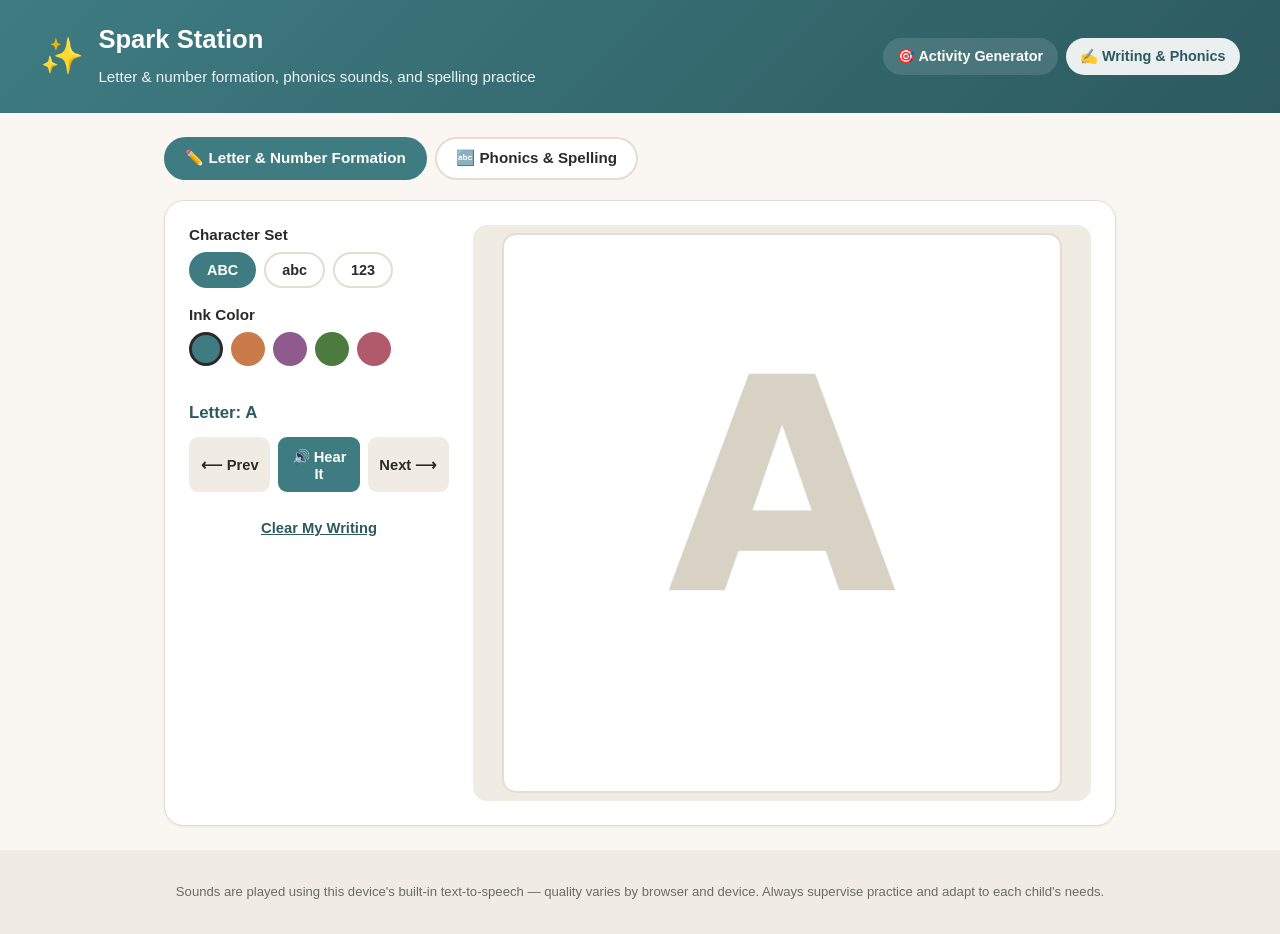
==== writing.html @ 613f2e15 "Add Writing & Phonics page: letter/number tracing and spelling practice New writing.html page with t" ====
<!DOCTYPE html>
<html lang="en">
<head>
  <meta charset="UTF-8" />
  <meta name="viewport" content="width=device-width, initial-scale=1.0" />
  <title>Spark Station — Writing &amp; Phonics</title>
  <meta name="description" content="Letter and number formation tracing, plus phonics sound-out and spelling practice for early learners." />
  <link rel="stylesheet" href="css/styles.css" />
</head>
<body class="writing-page">

  <header class="site-header">
    <div class="header-inner">
      <div class="brand">
        <span class="brand-emoji" aria-hidden="true">✨</span>
        <div>
          <h1>Spark Station</h1>
          <p class="tagline">Letter &amp; number formation, phonics sounds, and spelling practice</p>
        </div>
      </div>
      <nav class="site-nav" aria-label="Site sections">
        <a href="index.html" class="nav-link">🎯 Activity Generator</a>
        <a href="writing.html" class="nav-link active">✍️ Writing &amp; Phonics</a>
      </nav>
    </div>
  </header>

  <main class="writing-main">

    <p id="speech-notice" class="speech-notice" hidden>
      🔈 This browser doesn't support spoken sounds — tracing and spelling still work, just without audio.
    </p>

    <div class="mode-tabs" role="tablist" aria-label="Writing practice mode">
      <button type="button" class="mode-tab active" data-tab="trace" role="tab">✏️ Letter &amp; Number Formation</button>
      <button type="button" class="mode-tab" data-tab="phonics" role="tab">🔤 Phonics &amp; Spelling</button>
    </div>

    <section id="panel-trace" class="mode-panel" role="tabpanel">
      <div class="trace-layout">
        <div class="trace-controls">
          <div class="control-group">
            <h2 class="control-label">Character Set</h2>
            <div class="toggle-group">
              <button type="button" id="trace-set-upper" class="toggle-btn trace-set-btn active">ABC</button>
              <button type="button" id="trace-set-lower" class="toggle-btn trace-set-btn">abc</button>
              <button type="button" id="trace-set-numbers" class="toggle-btn trace-set-btn">123</button>
            </div>
          </div>

          <div class="control-group">
            <h2 class="control-label">Ink Color</h2>
            <div class="color-swatches">
              <button type="button" class="color-swatch active" data-color="#3E7C82" style="--sw-color:#3E7C82" aria-label="Teal"></button>
              <button type="button" class="color-swatch" data-color="#C97B4A" style="--sw-color:#C97B4A" aria-label="Orange"></button>
              <button type="button" class="color-swatch" data-color="#8E5B8C" style="--sw-color:#8E5B8C" aria-label="Purple"></button>
              <button type="button" class="color-swatch" data-color="#4C7A3F" style="--sw-color:#4C7A3F" aria-label="Green"></button>
              <button type="button" class="color-swatch" data-color="#B05A6B" style="--sw-color:#B05A6B" aria-label="Pink"></button>
            </div>
          </div>

          <p id="trace-current-label" class="trace-current-label">Letter: A</p>

          <div class="trace-action-row">
            <button type="button" id="trace-prev" class="btn btn-secondary">⟵ Prev</button>
            <button type="button" id="trace-hear" class="btn btn-primary">🔊 Hear It</button>
            <button type="button" id="trace-next" class="btn btn-secondary">Next ⟶</button>
          </div>
          <button type="button" id="trace-clear" class="btn btn-text-wide">Clear My Writing</button>
        </div>

        <div class="trace-canvas-wrap">
          <canvas id="trace-canvas" width="600" height="600"></canvas>
        </div>
      </div>
    </section>

    <section id="panel-phonics" class="mode-panel" role="tabpanel" hidden>
      <div class="phonics-layout">
        <div class="control-group">
          <h2 class="control-label">Age Band</h2>
          <div id="phonics-age-toggle" class="toggle-group">
            <button type="button" class="toggle-btn active" data-age="3-5">3–5 yrs</button>
            <button type="button" class="toggle-btn" data-age="5-7">5–7 yrs</button>
            <button type="button" class="toggle-btn" data-age="7-9">7–9 yrs</button>
          </div>
        </div>

        <div class="phonics-word-actions">
          <button type="button" id="phonics-hear-word" class="btn btn-secondary">🔊 Hear Word</button>
          <button type="button" id="phonics-sound-out" class="btn btn-primary">🗣️ Sound It Out</button>
          <button type="button" id="phonics-new-word" class="btn btn-secondary">🔁 New Word</button>
        </div>

        <div id="phonics-blanks" class="phonics-blanks"></div>

        <p id="phonics-celebrate" class="phonics-celebrate" hidden>🎉 Great spelling!</p>

        <div id="phonics-tiles" class="phonics-tiles"></div>

        <button type="button" id="phonics-write-btn" class="btn btn-text-wide">✏️ Practice Writing This Word</button>
      </div>
    </section>
  </main>

  <footer class="site-footer">
    <p>Sounds are played using this device's built-in text-to-speech — quality varies by browser and device. Always supervise practice and adapt to each child's needs.</p>
  </footer>

  <script src="js/writing-data.js"></script>
  <script src="js/writing.js"></script>
</body>
</html>
---- css/styles.css ----
/* Spark Station — calm, high-contrast, low-motion styling suited to
   classrooms working with sensory-sensitive and ADHD kids (the teacher
   using this app, not the kids, but the palette stays gentle regardless). */

:root {
  --bg: #FAF7F2;
  --surface: #FFFFFF;
  --surface-alt: #F1ECE3;
  --ink: #2B2A28;
  --muted: #6B6A67;
  --border: #E4DDD0;
  --primary: #3E7C82;
  --primary-dark: #2C5A5F;
  --primary-contrast: #FFFFFF;
  --accent: #E8A33D;
  --danger: #B0504A;
  --radius-lg: 20px;
  --radius-md: 14px;
  --radius-sm: 9px;
  --shadow-sm: 0 1px 3px rgba(43, 42, 40, 0.08);
  --shadow-md: 0 6px 20px rgba(43, 42, 40, 0.10);
  --font: -apple-system, BlinkMacSystemFont, "Segoe UI", Roboto, Helvetica, Arial, sans-serif;
}

* { box-sizing: border-box; }

html, body {
  margin: 0;
  padding: 0;
}

body {
  font-family: var(--font);
  background: var(--bg);
  color: var(--ink);
  line-height: 1.5;
  display: grid;
  grid-template-columns: 1fr 340px;
  grid-template-areas:
    "header header"
    "main aside"
    "footer footer";
  min-height: 100vh;
}

@media (max-width: 900px) {
  body {
    grid-template-columns: 1fr;
    grid-template-areas:
      "header"
      "main"
      "aside"
      "footer";
  }
}

h1, h2, h3, h4 { margin: 0 0 0.4em; line-height: 1.25; }

/* ---------- Header ---------- */
.site-header {
  grid-area: header;
  background: linear-gradient(135deg, var(--primary), var(--primary-dark));
  color: var(--primary-contrast);
  padding: 1.5rem 1.5rem;
}

.header-inner {
  max-width: 1200px;
  margin: 0 auto;
  display: flex;
  align-items: center;
  justify-content: space-between;
  flex-wrap: wrap;
  gap: 1rem;
}

.site-nav { display: flex; gap: 0.5rem; flex-wrap: wrap; }
.nav-link {
  color: var(--primary-contrast);
  text-decoration: none;
  font-weight: 600;
  font-size: 0.9rem;
  padding: 0.5rem 0.9rem;
  border-radius: 999px;
  background: rgba(255, 255, 255, 0.12);
  transition: background 0.15s ease;
  white-space: nowrap;
}
.nav-link:hover { background: rgba(255, 255, 255, 0.22); }
.nav-link.active { background: rgba(255, 255, 255, 0.9); color: var(--primary-dark); }

.brand { display: flex; align-items: center; gap: 0.9rem; }
.brand-emoji { font-size: 2.2rem; }
.brand h1 { font-size: 1.6rem; }
.tagline { margin: 0.15rem 0 0; opacity: 0.92; font-size: 0.95rem; }

/* ---------- Main layout ---------- */
.app-main {
  grid-area: main;
  padding: 1.5rem;
  max-width: 1200px;
}

.controls-panel {
  background: var(--surface);
  border: 1px solid var(--border);
  border-radius: var(--radius-lg);
  padding: 1.25rem 1.5rem 1.5rem;
  box-shadow: var(--shadow-sm);
  margin-bottom: 1.5rem;
}

.control-group { margin-bottom: 1.1rem; }
.control-group:last-of-type { margin-bottom: 1.4rem; }

.control-label {
  font-size: 0.95rem;
  font-weight: 700;
  color: var(--ink);
  margin-bottom: 0.5rem;
  display: block;
}
.control-sublabel { font-weight: 400; color: var(--muted); font-size: 0.85rem; }

.control-row {
  display: flex;
  flex-wrap: wrap;
  gap: 1.5rem;
  align-items: center;
}

.toggle-group, .chip-group {
  display: flex;
  flex-wrap: wrap;
  gap: 0.5rem;
}

.toggle-btn {
  border: 2px solid var(--border);
  background: var(--surface);
  color: var(--ink);
  padding: 0.5rem 1rem;
  border-radius: 999px;
  font-size: 0.9rem;
  font-weight: 600;
  cursor: pointer;
  transition: background 0.15s ease, border-color 0.15s ease, color 0.15s ease, transform 0.1s ease;
}
.toggle-btn:hover { border-color: var(--primary); transform: translateY(-1px); }
.toggle-btn.active {
  background: var(--primary);
  border-color: var(--primary);
  color: var(--primary-contrast);
}

.chip {
  border: 2px solid var(--chip-color, var(--border));
  background: var(--surface);
  color: var(--ink);
  padding: 0.45rem 0.9rem;
  border-radius: 999px;
  font-size: 0.88rem;
  font-weight: 600;
  cursor: pointer;
  display: inline-flex;
  align-items: center;
  gap: 0.35rem;
  transition: background 0.15s ease, color 0.15s ease, transform 0.1s ease;
}
.chip:hover { transform: translateY(-1px); }
.chip.active {
  background: var(--chip-color, var(--primary));
  color: #fff;
}
.chip-benefit { --chip-color: var(--accent); }
.chip-emoji { font-size: 1rem; }

.select-input {
  border: 2px solid var(--border);
  border-radius: var(--radius-sm);
  padding: 0.5rem 0.75rem;
  font-size: 0.92rem;
  font-family: inherit;
  color: var(--ink);
  background: var(--surface);
}

.checkbox-label {
  display: inline-flex;
  align-items: center;
  gap: 0.5rem;
  font-size: 0.92rem;
  font-weight: 600;
  cursor: pointer;
}
.checkbox-label input { width: 18px; height: 18px; accent-color: var(--primary); cursor: pointer; }

.btn {
  border: none;
  border-radius: var(--radius-sm);
  padding: 0.65rem 1.1rem;
  font-size: 0.92rem;
  font-weight: 700;
  font-family: inherit;
  cursor: pointer;
  transition: background 0.15s ease, transform 0.1s ease, box-shadow 0.15s ease;
}
.btn:disabled { opacity: 0.45; cursor: not-allowed; }

.btn-generate {
  background: var(--accent);
  color: #3A2A0E;
  font-size: 1.05rem;
  padding: 0.85rem 1.5rem;
  border-radius: 999px;
  box-shadow: var(--shadow-sm);
  width: 100%;
}
.btn-generate:hover { transform: translateY(-1px); box-shadow: var(--shadow-md); }

.btn-primary { background: var(--primary); color: #fff; }
.btn-primary:hover { background: var(--primary-dark); }

.btn-secondary { background: var(--surface-alt); color: var(--ink); }
.btn-secondary:hover { background: var(--border); }

.btn-added { background: #E4F1E0; color: #2F5A28; }

.btn-text { background: transparent; color: var(--danger); font-weight: 600; }
.btn-text:hover { text-decoration: underline; }

/* ---------- Results ---------- */
.results-grid {
  display: grid;
  grid-template-columns: repeat(auto-fill, minmax(270px, 1fr));
  gap: 1.1rem;
}

.empty-state {
  background: var(--surface);
  border: 1px dashed var(--border);
  border-radius: var(--radius-md);
  padding: 2rem;
  text-align: center;
  color: var(--muted);
}

.activity-card {
  background: var(--surface);
  border: 1px solid var(--border);
  border-top: 5px solid var(--card-color, var(--primary));
  border-radius: var(--radius-md);
  padding: 1.1rem 1.2rem 1.3rem;
  box-shadow: var(--shadow-sm);
  display: flex;
  flex-direction: column;
  transition: box-shadow 0.15s ease, transform 0.15s ease;
}
.activity-card:hover { box-shadow: var(--shadow-md); transform: translateY(-2px); }

.card-top {
  display: flex;
  align-items: center;
  justify-content: space-between;
  margin-bottom: 0.5rem;
}

.card-category {
  font-size: 0.82rem;
  font-weight: 700;
  color: var(--card-color, var(--primary));
  text-transform: uppercase;
  letter-spacing: 0.02em;
}

.icon-btn {
  border: none;
  background: var(--surface-alt);
  color: var(--ink);
  width: 32px;
  height: 32px;
  border-radius: 999px;
  cursor: pointer;
  font-size: 1rem;
  display: inline-flex;
  align-items: center;
  justify-content: center;
  transition: background 0.15s ease, transform 0.2s ease;
}
.icon-btn:hover { background: var(--border); }
.refresh-btn:active { transform: rotate(180deg); }

.card-title { font-size: 1.15rem; margin-bottom: 0.55rem; }

.card-badges { display: flex; flex-wrap: wrap; gap: 0.4rem; margin-bottom: 0.6rem; }
.badge {
  background: var(--surface-alt);
  color: var(--ink);
  font-size: 0.78rem;
  font-weight: 600;
  padding: 0.25rem 0.6rem;
  border-radius: 999px;
}
.badge-dex { background: #E4F1E0; color: #2F5A28; }

.card-benefits-label {
  font-size: 0.76rem;
  font-weight: 700;
  text-transform: uppercase;
  letter-spacing: 0.03em;
  color: var(--muted);
  margin: 0.3rem 0 0.3rem;
}
.card-benefits { display: flex; flex-wrap: wrap; gap: 0.35rem; margin-bottom: 0.7rem; }
.pill {
  background: #FDF3E3;
  color: #8A5A12;
  border: 1px solid #F1D9A8;
  font-size: 0.76rem;
  font-weight: 600;
  padding: 0.2rem 0.55rem;
  border-radius: 999px;
  cursor: default;
}

.card-materials {
  font-size: 0.85rem;
  color: var(--muted);
  margin: 0 0 0.9rem;
  flex-grow: 1;
}

.card-actions { display: flex; gap: 0.5rem; flex-wrap: wrap; }
.card-actions .btn { flex: 1; min-width: 120px; }

/* ---------- Plan drawer ---------- */
.plan-drawer {
  grid-area: aside;
  background: var(--surface);
  border-left: 1px solid var(--border);
  padding: 1.5rem 1.25rem;
  position: sticky;
  top: 0;
  align-self: start;
  height: 100vh;
  overflow-y: auto;
}

@media (max-width: 900px) {
  .plan-drawer { border-left: none; border-top: 1px solid var(--border); position: static; height: auto; }
}

.plan-header { display: flex; align-items: center; gap: 0.5rem; margin-bottom: 1rem; }
.plan-count-badge {
  background: var(--primary);
  color: #fff;
  font-size: 0.8rem;
  font-weight: 700;
  padding: 0.1rem 0.55rem;
  border-radius: 999px;
}

.plan-list { list-style: none; margin: 0 0 1.2rem; padding: 0; display: flex; flex-direction: column; gap: 0.5rem; }
.plan-empty { color: var(--muted); font-size: 0.88rem; }

.plan-item {
  display: flex;
  align-items: center;
  gap: 0.5rem;
  background: var(--surface-alt);
  border-radius: var(--radius-sm);
  padding: 0.55rem 0.7rem;
  font-size: 0.88rem;
}
.plan-item-emoji { flex-shrink: 0; }
.plan-item-title { flex-grow: 1; font-weight: 600; }
.plan-item-benefits { flex-shrink: 0; font-size: 0.85rem; }
.plan-item-duration { flex-shrink: 0; color: var(--muted); font-size: 0.8rem; }
.plan-remove-btn { width: 24px; height: 24px; font-size: 0.8rem; flex-shrink: 0; }

.plan-actions { display: flex; flex-direction: column; gap: 0.5rem; }

/* ---------- Footer ---------- */
.site-footer {
  grid-area: footer;
  background: var(--surface-alt);
  color: var(--muted);
  font-size: 0.82rem;
  padding: 1.2rem 1.5rem;
  text-align: center;
}

/* ---------- Modal ---------- */
.modal-backdrop {
  position: fixed;
  inset: 0;
  background: rgba(43, 42, 40, 0.55);
  display: flex;
  align-items: center;
  justify-content: center;
  padding: 1.5rem;
  z-index: 100;
}
.modal-backdrop[hidden] { display: none; }

.modal {
  background: var(--surface);
  border-radius: var(--radius-lg);
  max-width: 620px;
  width: 100%;
  max-height: 88vh;
  overflow-y: auto;
  padding: 1.75rem 2rem 2rem;
  position: relative;
  box-shadow: 0 20px 60px rgba(0,0,0,0.25);
}

.modal-close {
  position: absolute;
  top: 1rem;
  right: 1rem;
  border: none;
  background: var(--surface-alt);
  width: 34px;
  height: 34px;
  border-radius: 999px;
  font-size: 1rem;
  cursor: pointer;
}
.modal-close:hover { background: var(--border); }

.modal-category {
  display: inline-block;
  font-weight: 700;
  font-size: 0.85rem;
  color: var(--card-color, var(--primary));
  text-transform: uppercase;
  letter-spacing: 0.02em;
  margin-bottom: 0.4rem;
}

.modal-body h2 { font-size: 1.5rem; margin-bottom: 0.7rem; }
.modal-body h4 { margin-top: 1.4rem; margin-bottom: 0.4rem; font-size: 1rem; color: var(--primary-dark); }
.modal-body ul, .modal-body ol { margin: 0; padding-left: 1.3rem; }
.modal-body li { margin-bottom: 0.35rem; }
.modal-body p { margin: 0.3rem 0; }

.safety-list li { color: #7A3A34; }
.tips-list li { color: var(--primary-dark); }
.benefits-list li { color: #8A5A12; }

.modal-actions { margin-top: 1.6rem; }
.modal-actions .btn { width: 100%; }

body.modal-open { overflow: hidden; }

/* ---------- Reduced motion ---------- */
@media (prefers-reduced-motion: reduce) {
  * { transition: none !important; animation: none !important; }
}

/* ---------- Print (Weekly Plan) ---------- */
@media print {
  .site-header, .app-main, .site-footer, .plan-actions, .plan-remove-btn, #modal-backdrop {
    display: none !important;
  }
  body { display: block; background: #fff; }
  .plan-drawer {
    display: block;
    border: none;
    padding: 0;
    height: auto;
    position: static;
  }
  .plan-header h2::before { content: "Weekly Activity Plan — "; }
  .plan-item { break-inside: avoid; border: 1px solid #ccc; background: #fff; }
}

/* ==================== Writing & Phonics page ==================== */

.writing-page { display: block; }

.writing-main {
  max-width: 1000px;
  margin: 0 auto;
  padding: 1.5rem;
}

.speech-notice {
  background: #FDF3E3;
  border: 1px solid #F1D9A8;
  color: #8A5A12;
  border-radius: var(--radius-sm);
  padding: 0.75rem 1rem;
  font-size: 0.88rem;
  margin: 0 0 1rem;
}

.mode-tabs {
  display: flex;
  gap: 0.5rem;
  margin-bottom: 1.25rem;
  flex-wrap: wrap;
}

.mode-tab {
  border: 2px solid var(--border);
  background: var(--surface);
  color: var(--ink);
  padding: 0.65rem 1.2rem;
  border-radius: 999px;
  font-size: 0.95rem;
  font-weight: 700;
  cursor: pointer;
  transition: background 0.15s ease, border-color 0.15s ease, color 0.15s ease;
}
.mode-tab.active { background: var(--primary); border-color: var(--primary); color: #fff; }

.mode-panel[hidden] { display: none; }

.btn-text-wide {
  background: transparent;
  color: var(--primary-dark);
  font-weight: 600;
  text-decoration: underline;
  padding: 0.5rem;
  width: 100%;
  text-align: center;
  margin-top: 0.75rem;
}
.btn-text-wide:hover { color: var(--danger); }

/* ---- Tracing ---- */

.trace-layout {
  background: var(--surface);
  border: 1px solid var(--border);
  border-radius: var(--radius-lg);
  padding: 1.5rem;
  box-shadow: var(--shadow-sm);
  display: grid;
  grid-template-columns: 260px 1fr;
  gap: 1.5rem;
  align-items: start;
}

@media (max-width: 750px) {
  .trace-layout { grid-template-columns: 1fr; }
}

.trace-controls { display: flex; flex-direction: column; }

.color-swatches { display: flex; gap: 0.5rem; flex-wrap: wrap; }
.color-swatch {
  width: 34px;
  height: 34px;
  border-radius: 999px;
  border: 3px solid transparent;
  background: var(--sw-color);
  cursor: pointer;
  padding: 0;
}
.color-swatch.active { border-color: var(--ink); }

.trace-current-label {
  font-size: 1.05rem;
  font-weight: 700;
  color: var(--primary-dark);
  margin: 1rem 0 0.75rem;
}

.trace-action-row {
  display: flex;
  gap: 0.5rem;
  margin-bottom: 0.5rem;
}
.trace-action-row .btn { flex: 1; padding-left: 0.5rem; padding-right: 0.5rem; }

.trace-canvas-wrap {
  display: flex;
  justify-content: center;
  align-items: center;
  background: var(--surface-alt);
  border-radius: var(--radius-md);
  padding: 0.5rem;
}

#trace-canvas {
  width: 100%;
  max-width: 560px;
  aspect-ratio: 1 / 1;
  background: #fff;
  border-radius: var(--radius-md);
  border: 2px solid var(--border);
  cursor: crosshair;
  touch-action: none;
}

/* ---- Phonics & Spelling ---- */

.phonics-layout {
  background: var(--surface);
  border: 1px solid var(--border);
  border-radius: var(--radius-lg);
  padding: 1.5rem;
  box-shadow: var(--shadow-sm);
}

.phonics-word-actions {
  display: flex;
  gap: 0.5rem;
  flex-wrap: wrap;
  margin: 1rem 0 1.5rem;
}
.phonics-word-actions .btn { flex: 1; min-width: 140px; }

.phonics-blanks {
  display: flex;
  justify-content: center;
  gap: 0.6rem;
  flex-wrap: wrap;
  margin-bottom: 1.5rem;
}

.phonics-blank {
  width: 56px;
  height: 64px;
  border-bottom: 4px solid var(--primary);
  background: var(--surface-alt);
  border-radius: var(--radius-sm) var(--radius-sm) 4px 4px;
  display: flex;
  align-items: center;
  justify-content: center;
  font-size: 2rem;
  font-weight: 800;
  color: var(--primary-dark);
}
.phonics-blank.filled { background: #E4F1E0; border-color: #4C7A3F; }

.phonics-celebrate {
  text-align: center;
  font-size: 1.3rem;
  font-weight: 700;
  color: #2F5A28;
  margin-bottom: 1.25rem;
}

.phonics-tiles {
  display: flex;
  justify-content: center;
  gap: 0.6rem;
  flex-wrap: wrap;
}

.phonics-tile {
  width: 56px;
  height: 56px;
  border-radius: var(--radius-sm);
  border: 2px solid var(--accent);
  background: #FDF3E3;
  color: #8A5A12;
  font-size: 1.6rem;
  font-weight: 800;
  cursor: pointer;
  transition: transform 0.1s ease, background 0.15s ease;
}
.phonics-tile:hover:not(:disabled) { transform: translateY(-2px); }
.phonics-tile:disabled,
.phonics-tile.used {
  opacity: 0;
  pointer-events: none;
}
.phonics-tile.shake {
  animation: tile-shake 0.4s ease;
  background: #FBE4E1;
  border-color: var(--danger);
}

@keyframes tile-shake {
  0%, 100% { transform: translateX(0); }
  25% { transform: translateX(-6px); }
  75% { transform: translateX(6px); }
}

@media (prefers-reduced-motion: reduce) {
  .phonics-tile.shake { animation: none; }
}
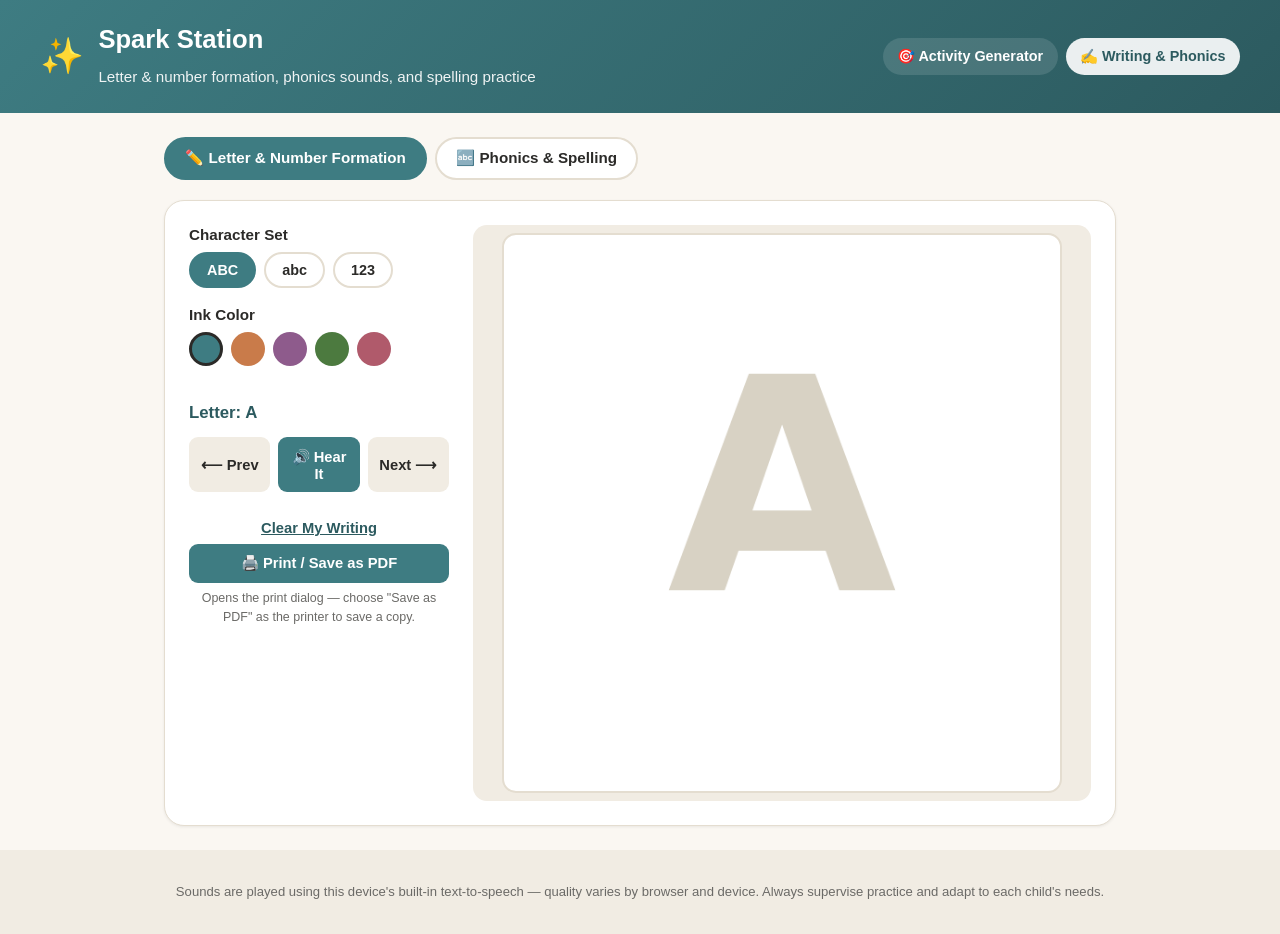
==== commit 391e7cd5: "Add Print / Save as PDF for completed writing & phonics work Both new Writing & Phonics print action" ====
--- a/writing.html
+++ b/writing.html
@@ -67,6 +67,8 @@
             <button type="button" id="trace-next" class="btn btn-secondary">Next ⟶</button>
           </div>
           <button type="button" id="trace-clear" class="btn btn-text-wide">Clear My Writing</button>
+          <button type="button" id="trace-print" class="btn btn-primary btn-print">🖨️ Print / Save as PDF</button>
+          <p class="print-hint">Opens the print dialog — choose "Save as PDF" as the printer to save a copy.</p>
         </div>
 
         <div class="trace-canvas-wrap">
@@ -98,6 +100,11 @@
 
         <div id="phonics-tiles" class="phonics-tiles"></div>
 
+        <div id="phonics-done-actions" class="phonics-done-actions" hidden>
+          <button type="button" id="phonics-print" class="btn btn-primary btn-print">🖨️ Print / Save as PDF</button>
+          <p class="print-hint">Opens the print dialog — choose "Save as PDF" as the printer to save a copy.</p>
+        </div>
+
         <button type="button" id="phonics-write-btn" class="btn btn-text-wide">✏️ Practice Writing This Word</button>
       </div>
     </section>
@@ -107,6 +114,8 @@
     <p>Sounds are played using this device's built-in text-to-speech — quality varies by browser and device. Always supervise practice and adapt to each child's needs.</p>
   </footer>
 
+  <div id="print-sheet" class="print-sheet" aria-hidden="true"></div>
+
   <script src="js/writing-data.js"></script>
   <script src="js/writing.js"></script>
 </body>
--- a/css/styles.css
+++ b/css/styles.css
@@ -472,7 +472,6 @@
     height: auto;
     position: static;
   }
-  .plan-header h2::before { content: "Weekly Activity Plan — "; }
   .plan-item { break-inside: avoid; border: 1px solid #ccc; background: #fff; }
 }
 
@@ -685,3 +684,53 @@
 @media (prefers-reduced-motion: reduce) {
   .phonics-tile.shake { animation: none; }
 }
+
+.phonics-done-actions[hidden] { display: none; }
+.phonics-done-actions { text-align: center; margin-bottom: 1rem; }
+
+.btn-print { width: 100%; }
+.print-hint {
+  text-align: center;
+  font-size: 0.78rem;
+  color: var(--muted);
+  margin: 0.4rem 0 0;
+}
+
+/* ---- Printable work sheet (Writing & Phonics) ---- */
+
+.print-sheet { display: none; }
+
+.print-sheet-inner { padding: 1rem; color: #1a1a1a; }
+.print-sheet-brand { font-size: 0.95rem; font-weight: 700; color: #444; }
+.print-sheet-inner h2 { font-size: 1.6rem; margin: 0.4rem 0 1.2rem; }
+.print-meta {
+  display: flex;
+  gap: 2.5rem;
+  font-size: 1.05rem;
+  margin-bottom: 2rem;
+  padding-bottom: 0.75rem;
+  border-bottom: 1px solid #ccc;
+}
+.print-sheet-image-wrap { text-align: center; }
+.print-sheet-image-wrap img {
+  max-width: 100%;
+  width: 420px;
+  border: 2px solid #333;
+  border-radius: 12px;
+}
+.print-word-display {
+  text-align: center;
+  font-size: 4.5rem;
+  font-weight: 800;
+  letter-spacing: 0.1em;
+  border: 3px solid #333;
+  border-radius: 16px;
+  padding: 1.5rem;
+  margin: 0 auto;
+  max-width: 500px;
+}
+
+@media print {
+  body.writing-page > *:not(#print-sheet) { display: none !important; }
+  body.writing-page #print-sheet { display: block !important; }
+}
